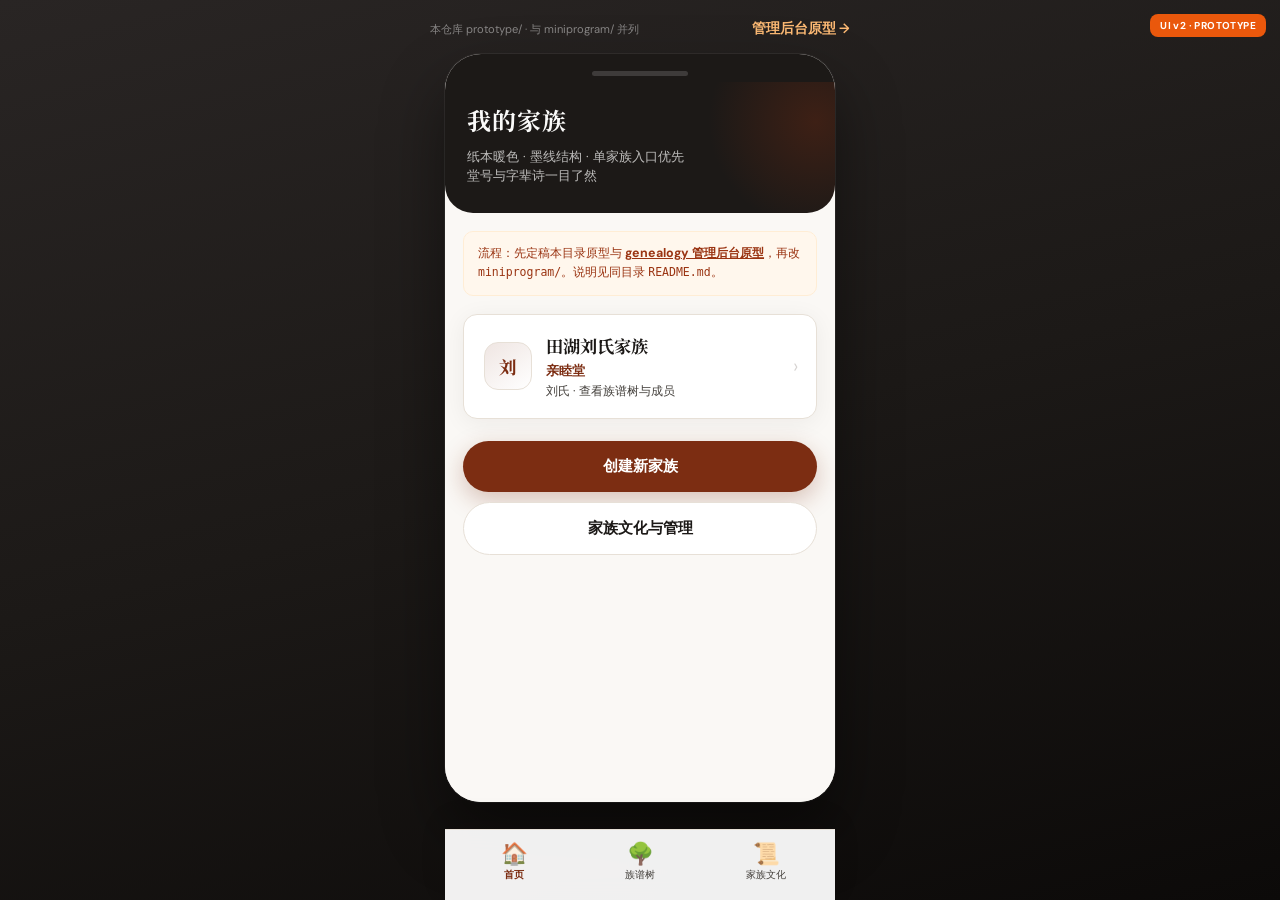
==== prototype/index.html @ b42c8971 "chore: 新增 prototype/ 存放小程序 HTML 交互原型 - index.html + shared-styles.css + README - miniprogramRoot 外，不" ====
<!DOCTYPE html>
<html lang="zh-Hans">
<head>
  <meta charset="utf-8" />
  <meta name="viewport" content="width=device-width, initial-scale=1, maximum-scale=1, viewport-fit=cover" />
  <title>家族宝谱 · 小程序交互原型 v2</title>
  <link rel="preconnect" href="https://fonts.googleapis.com" />
  <link rel="preconnect" href="https://fonts.gstatic.com" crossorigin />
  <link href="https://fonts.googleapis.com/css2?family=DM+Sans:ital,opsz,wght@0,9..40,400;0,9..40,500;0,9..40,600;0,9..40,700&family=Noto+Serif+SC:wght@500;600;700&display=swap" rel="stylesheet" />
  <link rel="stylesheet" href="shared-styles.css" />
  <style>
    * { box-sizing: border-box; }
    body {
      margin: 0;
      font-family: var(--font-sans);
      background: linear-gradient(165deg, #292524 0%, #1c1917 50%, #0c0a09 100%);
      min-height: 100vh;
      display: flex;
      flex-direction: column;
      align-items: center;
      padding: 20px 16px 40px;
    }
    .dock {
      width: 100%;
      max-width: 420px;
      margin-bottom: 16px;
      display: flex;
      justify-content: space-between;
      align-items: center;
      flex-wrap: wrap;
      gap: 10px;
    }
    .dock a {
      color: #fdba74;
      text-decoration: none;
      font-size: 0.85rem;
      font-weight: 600;
    }
    .dock a:hover { text-decoration: underline; }
    .dock .tag {
      font-size: 0.7rem;
      color: rgba(255,255,255,0.45);
    }
    .phone-wrap {
      position: relative;
    }
    .phone {
      width: 100%;
      max-width: 390px;
      background: var(--paper);
      border-radius: 36px;
      box-shadow:
        0 0 0 1px rgba(255,255,255,0.06),
        0 32px 64px rgba(0,0,0,0.45);
      overflow: hidden;
      min-height: 748px;
      display: flex;
      flex-direction: column;
    }
    .notch {
      height: 28px;
      background: var(--ink);
      flex-shrink: 0;
      position: relative;
    }
    .notch::after {
      content: "";
      position: absolute;
      left: 50%;
      bottom: 6px;
      transform: translateX(-50%);
      width: 96px;
      height: 5px;
      background: rgba(255,255,255,0.15);
      border-radius: 99px;
    }
    .screen {
      display: none;
      flex: 1;
      flex-direction: column;
      overflow: hidden;
      background: var(--paper);
    }
    .screen.active { display: flex; }
    .hero {
      background: var(--ink);
      color: #fafaf9;
      padding: 20px 22px 28px;
      border-radius: 0 0 28px 28px;
      position: relative;
      overflow: hidden;
      flex-shrink: 0;
    }
    .hero::before {
      content: "";
      position: absolute;
      right: -30%;
      top: -40%;
      width: 70%;
      height: 140%;
      background: radial-gradient(circle, rgba(124,45,18,0.35) 0%, transparent 65%);
      pointer-events: none;
    }
    .hero h1 {
      margin: 0;
      font-family: var(--font-serif);
      font-size: 1.5rem;
      font-weight: 700;
      letter-spacing: 0.04em;
      position: relative;
    }
    .hero .sub {
      margin: 10px 0 0;
      font-size: 0.82rem;
      opacity: 0.72;
      line-height: 1.45;
      position: relative;
      max-width: 92%;
    }
    .hero-back {
      display: flex;
      align-items: center;
      gap: 10px;
      position: relative;
    }
    .hero-back h1 { font-size: 1.2rem; }
    .back-btn {
      background: rgba(255,255,255,0.12);
      border: none;
      color: #fff;
      padding: 8px 14px;
      border-radius: 999px;
      font-size: 0.85rem;
      cursor: pointer;
      font-family: inherit;
      flex-shrink: 0;
    }
    .back-btn:active { opacity: 0.85; }
    .content {
      flex: 1;
      overflow-y: auto;
      padding: 18px 18px 96px;
      -webkit-overflow-scrolling: touch;
    }
    .hint {
      background: #fff7ed;
      border: 1px solid #ffedd5;
      color: #9a3412;
      padding: 12px 14px;
      border-radius: var(--radius-sm);
      font-size: 0.78rem;
      line-height: 1.55;
      margin-bottom: 18px;
    }
    .hint code { font-size: 0.72rem; }
    .family-card {
      background: #fff;
      border: 1px solid var(--line);
      border-radius: var(--radius-md);
      padding: 18px 18px 18px 20px;
      margin-bottom: 14px;
      cursor: pointer;
      box-shadow: var(--shadow-soft);
      display: flex;
      align-items: center;
      gap: 14px;
      transition: transform 0.12s, border-color 0.12s;
    }
    .family-card:active { transform: scale(0.99); }
    .family-card:hover { border-color: rgba(124, 45, 18, 0.35); }
    .emblem {
      width: 48px;
      height: 48px;
      border-radius: 14px;
      background: linear-gradient(145deg, var(--accent-muted), #fff);
      border: 1px solid var(--line);
      display: flex;
      align-items: center;
      justify-content: center;
      font-family: var(--font-serif);
      font-weight: 700;
      font-size: 1.1rem;
      color: var(--accent);
      flex-shrink: 0;
    }
    .family-card .body { flex: 1; min-width: 0; }
    .family-card .name {
      font-family: var(--font-serif);
      font-weight: 700;
      font-size: 1.08rem;
      color: var(--ink);
    }
    .family-card .hall {
      font-size: 0.82rem;
      color: var(--accent);
      font-weight: 600;
      margin-top: 4px;
    }
    .family-card .meta {
      font-size: 0.78rem;
      color: var(--ink-soft);
      margin-top: 3px;
    }
    .family-card .chev {
      color: #d6d3d1;
      font-size: 1.25rem;
      font-weight: 300;
    }
    .btn {
      width: 100%;
      border: none;
      padding: 15px 20px;
      border-radius: 999px;
      font-size: 0.95rem;
      font-weight: 600;
      cursor: pointer;
      font-family: inherit;
      margin-top: 8px;
    }
    .btn-primary {
      background: var(--accent);
      color: #fff;
      box-shadow: 0 8px 24px rgba(124, 45, 18, 0.28);
    }
    .btn-primary:active { opacity: 0.92; }
    .btn-secondary {
      background: #fff;
      color: var(--ink);
      border: 1px solid var(--line);
      margin-top: 10px;
    }
    .tabs {
      display: flex;
      background: #fff;
      border-bottom: 1px solid var(--line);
      flex-shrink: 0;
    }
    .tabs button {
      flex: 1;
      padding: 14px 8px;
      border: none;
      background: none;
      font-size: 0.88rem;
      color: var(--ink-soft);
      cursor: pointer;
      font-family: inherit;
      border-bottom: 2px solid transparent;
      margin-bottom: -1px;
    }
    .tabs button.active {
      color: var(--accent);
      font-weight: 700;
      border-bottom-color: var(--accent);
    }
    .panel { display: none; padding-top: 4px; }
    .panel.active { display: block; }
    .field {
      margin-bottom: 16px;
    }
    .field label {
      display: block;
      font-size: 0.72rem;
      font-weight: 600;
      color: var(--ink-soft);
      text-transform: uppercase;
      letter-spacing: 0.06em;
      margin-bottom: 6px;
    }
    .field input, .field textarea {
      width: 100%;
      border: 1px solid var(--line);
      border-radius: var(--radius-sm);
      padding: 12px 14px;
      font-size: 0.92rem;
      font-family: inherit;
      background: #fff;
    }
    .field textarea { min-height: 76px; resize: vertical; line-height: 1.5; }
    .field textarea.tall { min-height: 108px; }
    .tree-box {
      border: 1px dashed var(--line);
      border-radius: var(--radius-md);
      padding: 40px 20px;
      text-align: center;
      color: var(--ink-soft);
      background: #fff;
      line-height: 1.6;
    }
    .tree-box strong {
      display: block;
      font-family: var(--font-serif);
      color: var(--accent);
      margin-bottom: 8px;
      font-size: 1.05rem;
    }
    .bottom-nav {
      position: fixed;
      bottom: 0;
      left: 50%;
      transform: translateX(-50%);
      width: 100%;
      max-width: 390px;
      background: rgba(255,255,255,0.94);
      backdrop-filter: blur(12px);
      border-top: 1px solid var(--line);
      display: flex;
      padding: 6px 6px calc(10px + env(safe-area-inset-bottom));
      z-index: 20;
      box-shadow: 0 -8px 32px rgba(28,25,23,0.06);
    }
    .bottom-nav button {
      flex: 1;
      border: none;
      background: none;
      padding: 8px 4px;
      font-size: 0.65rem;
      color: var(--ink-soft);
      cursor: pointer;
      font-family: inherit;
    }
    .bottom-nav button.active { color: var(--accent); font-weight: 700; }
    .bottom-nav .icon {
      display: block;
      font-size: 1.35rem;
      margin-bottom: 2px;
      line-height: 1;
      opacity: 0.9;
    }
    .proto-fab {
      position: fixed;
      top: 14px;
      right: 14px;
      z-index: 50;
      background: #ea580c;
      color: #fff;
      font-size: 10px;
      font-weight: 700;
      padding: 5px 10px;
      border-radius: 8px;
      letter-spacing: 0.04em;
    }
  </style>
</head>
<body>
  <span class="proto-fab">UI v2 · PROTOTYPE</span>

  <div class="dock">
    <span class="tag">本仓库 prototype/ · 与 miniprogram/ 并列</span>
    <a href="../../genealogy/prototype/admin.html" title="需与 genealogy 仓库同级目录">管理后台原型 →</a>
  </div>

  <div class="phone-wrap">
    <div class="phone" id="phone">
      <div class="notch"></div>

      <section class="screen active" id="screen-home" data-screen="home">
        <div class="hero">
          <h1>我的家族</h1>
          <p class="sub">纸本暖色 · 墨线结构 · 单家族入口优先<br />堂号与字辈诗一目了然</p>
        </div>
        <div class="content">
          <div class="hint">
            流程：先定稿本目录原型与 <a href="../../genealogy/prototype/admin.html" style="color:inherit;font-weight:700">genealogy 管理后台原型</a>，再改 <code>miniprogram/</code>。说明见同目录 <code>README.md</code>。
          </div>
          <div class="family-card" data-go="tree" role="button">
            <div class="emblem">刘</div>
            <div class="body">
              <div class="name">田湖刘氏家族</div>
              <div class="hall">亲睦堂</div>
              <div class="meta">刘氏 · 查看族谱树与成员</div>
            </div>
            <span class="chev">›</span>
          </div>
          <button type="button" class="btn btn-primary" data-go="create">创建新家族</button>
          <button type="button" class="btn btn-secondary" data-go="culture">家族文化与管理</button>
        </div>
      </section>

      <section class="screen" id="screen-tree" data-screen="tree">
        <div class="hero hero-back">
          <button type="button" class="back-btn" data-back="home">返回</button>
          <div>
            <h1>族谱树</h1>
            <p class="sub">田湖刘氏家族</p>
          </div>
        </div>
        <div class="content">
          <div class="tree-box">
            <strong>树图交互区</strong>
            纵向世代 · 配偶并排 · 节点点击进入成员详情<br /><br />
            <button type="button" class="btn btn-secondary" data-go="culture" style="margin-top:0;max-width:240px;margin-left:auto;margin-right:auto">家族文化</button>
          </div>
        </div>
      </section>

      <section class="screen" id="screen-culture" data-screen="culture">
        <div class="hero hero-back">
          <button type="button" class="back-btn" data-back="home">返回</button>
          <div>
            <h1>家族文化</h1>
            <p class="sub">堂号 · 源流 · 字辈诗</p>
          </div>
        </div>
        <div class="tabs" role="tablist">
          <button type="button" class="active" data-tab="info">基本信息</button>
          <button type="button" data-tab="donations">捐献榜单</button>
        </div>
        <div class="content">
          <div class="panel active" id="panel-info">
            <div class="field">
              <label>堂号</label>
              <input value="亲睦堂" readonly />
            </div>
            <div class="field">
              <label>祠堂位置</label>
              <textarea readonly>湖南省宁乡市（示例）</textarea>
            </div>
            <div class="field">
              <label>迁徙源流</label>
              <textarea readonly>从江西迁至湖南省宁乡市</textarea>
            </div>
            <div class="field">
              <label>字辈诗</label>
              <textarea class="tall" readonly>文明昌世德，立盛赞熙荣，定茂贤良作，佳深永刻承</textarea>
            </div>
            <p style="font-size:0.72rem;color:#a8a29e;margin:0 0 12px">确认 UI 后，与小程序「家族管理」页字段双向绑定。</p>
            <button type="button" class="btn btn-primary" style="opacity:0.45" disabled>保存（实现阶段）</button>
          </div>
          <div class="panel" id="panel-donations">
            <div class="family-card" style="cursor:default">
              <div class="emblem" style="font-size:0.9rem">捐</div>
              <div class="body">
                <div class="name">刘某某</div>
                <div class="meta">50,000 元 · 2024-01-15 · 祠堂重建</div>
              </div>
            </div>
            <p style="font-size:0.8rem;color:var(--ink-soft)">榜单数据结构与 <code>/management/donations</code> 一致。</p>
          </div>
        </div>
      </section>

      <section class="screen" id="screen-create" data-screen="create">
        <div class="hero hero-back">
          <button type="button" class="back-btn" data-back="home">返回</button>
          <div>
            <h1>创建家族</h1>
            <p class="sub">名称 · 姓氏 · 文化信息（选填）</p>
          </div>
        </div>
        <div class="content">
          <div class="field"><label>家族名称 *</label><input value="田湖刘氏家族" /></div>
          <div class="field"><label>姓氏</label><input value="刘" /></div>
          <div class="field"><label>堂号（选填）</label><input value="亲睦堂" /></div>
          <div class="field"><label>迁徙源流（选填）</label><textarea>从江西迁至湖南省宁乡市</textarea></div>
          <div class="field"><label>字辈诗（选填）</label><textarea class="tall">文明昌世德，立盛赞熙荣，定茂贤良作，佳深永刻承</textarea></div>
          <button type="button" class="btn btn-primary" data-back="home">创建并返回首页（原型）</button>
        </div>
      </section>

      <nav class="bottom-nav" aria-label="主导航">
        <button type="button" class="active" data-nav="home"><span class="icon" aria-hidden="true">🏠</span>首页</button>
        <button type="button" data-nav="tree"><span class="icon" aria-hidden="true">🌳</span>族谱树</button>
        <button type="button" data-nav="culture"><span class="icon" aria-hidden="true">📜</span>家族文化</button>
      </nav>
    </div>
  </div>

  <script>
    (function () {
      var screens = document.querySelectorAll('.screen');
      var navBtns = document.querySelectorAll('.bottom-nav [data-nav]');

      function showScreen(id) {
        screens.forEach(function (s) {
          s.classList.toggle('active', s.id === 'screen-' + id);
        });
        navBtns.forEach(function (b) {
          b.classList.toggle('active', b.getAttribute('data-nav') === id);
        });
        if (id === 'create') navBtns.forEach(function (b) { b.classList.remove('active'); });
      }

      document.querySelectorAll('[data-go]').forEach(function (el) {
        el.addEventListener('click', function () { showScreen(el.getAttribute('data-go')); });
      });
      document.querySelectorAll('[data-back]').forEach(function (el) {
        el.addEventListener('click', function () { showScreen(el.getAttribute('data-back')); });
      });
      navBtns.forEach(function (b) {
        b.addEventListener('click', function () { showScreen(b.getAttribute('data-nav')); });
      });
      document.querySelectorAll('.tabs [data-tab]').forEach(function (btn) {
        btn.addEventListener('click', function () {
          var tab = btn.getAttribute('data-tab');
          document.querySelectorAll('.tabs [data-tab]').forEach(function (b) {
            b.classList.toggle('active', b === btn);
          });
          document.querySelectorAll('.panel').forEach(function (p) {
            p.classList.toggle('active', p.id === 'panel-' + tab);
          });
        });
      });
    })();
  </script>
</body>
</html>
---- prototype/shared-styles.css ----
/**
 * 族谱小程序 · HTML 原型设计变量（与后端仓库 admin 原型同源，便于对齐）
 */
:root {
  --ink: #1c1917;
  --ink-soft: #44403c;
  --paper: #faf8f5;
  --paper-deep: #f0ebe3;
  --line: #e7e0d7;
  --accent: #7c2d12;
  --accent-hover: #9a3412;
  --accent-muted: rgba(124, 45, 18, 0.12);
  --gold: #b45309;
  --success: #166534;
  --danger: #991b1b;
  --radius-sm: 10px;
  --radius-md: 14px;
  --radius-lg: 22px;
  --shadow-soft: 0 4px 24px rgba(28, 25, 23, 0.06);
  --font-sans: "DM Sans", "PingFang SC", "Microsoft YaHei", sans-serif;
  --font-serif: "Noto Serif SC", "Songti SC", "SimSun", serif;
}
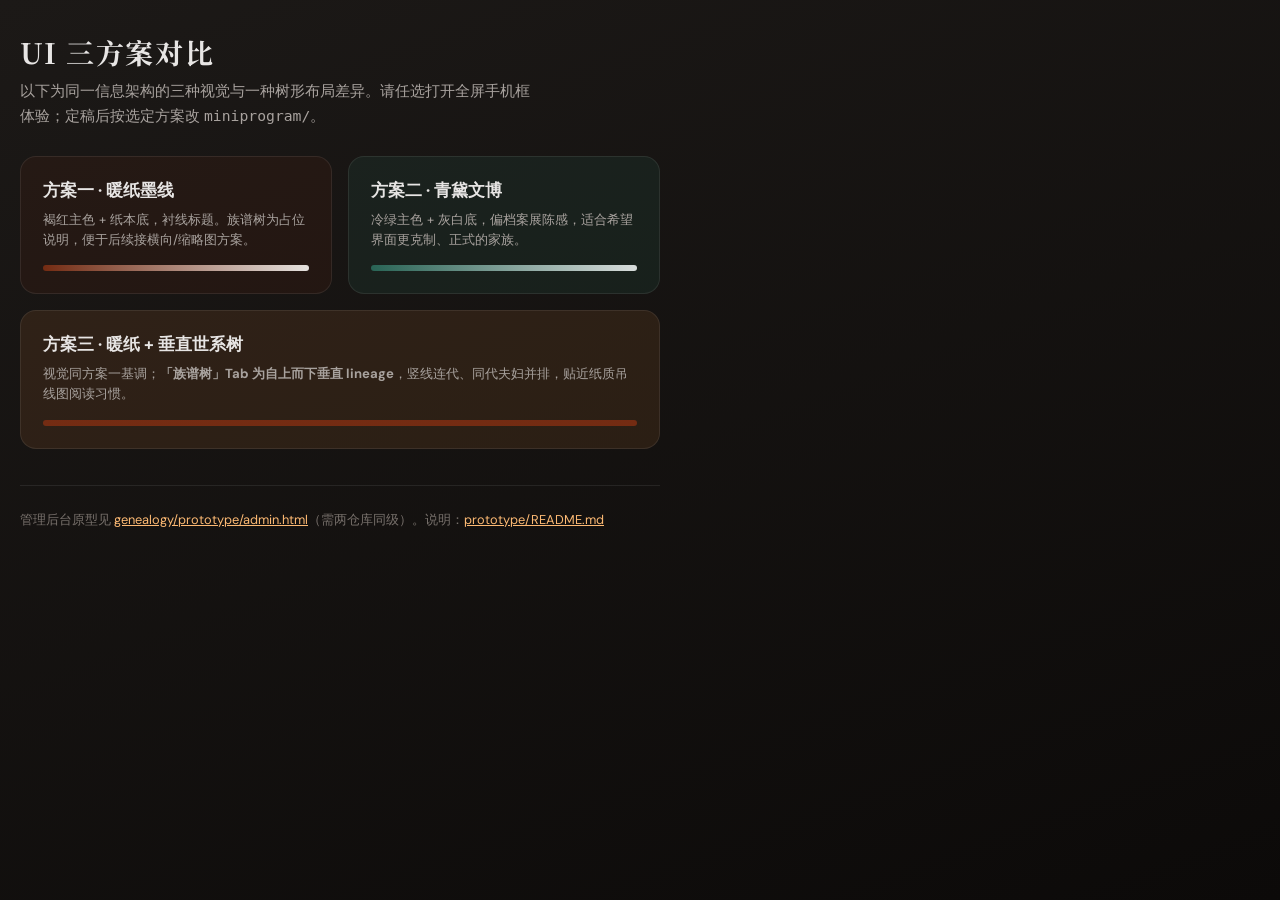
==== commit dcba80c1: "prototype: UI 三方案（暖纸/青黛/垂直世系树）与总览页 - index.html 为方案入口；variants/v1–v3 全屏手机框 - v3 族谱树 Tab 为垂直 lineage " ====
--- a/prototype/index.html
+++ b/prototype/index.html
@@ -2,505 +2,115 @@
 <html lang="zh-Hans">
 <head>
   <meta charset="utf-8" />
-  <meta name="viewport" content="width=device-width, initial-scale=1, maximum-scale=1, viewport-fit=cover" />
-  <title>家族宝谱 · 小程序交互原型 v2</title>
+  <meta name="viewport" content="width=device-width, initial-scale=1" />
+  <title>家族宝谱 · UI 方案总览</title>
   <link rel="preconnect" href="https://fonts.googleapis.com" />
   <link rel="preconnect" href="https://fonts.gstatic.com" crossorigin />
-  <link href="https://fonts.googleapis.com/css2?family=DM+Sans:ital,opsz,wght@0,9..40,400;0,9..40,500;0,9..40,600;0,9..40,700&family=Noto+Serif+SC:wght@500;600;700&display=swap" rel="stylesheet" />
-  <link rel="stylesheet" href="shared-styles.css" />
+  <link href="https://fonts.googleapis.com/css2?family=Noto+Serif+SC:wght@600;700&family=DM+Sans:wght@400;600;700&display=swap" rel="stylesheet" />
   <style>
     * { box-sizing: border-box; }
     body {
       margin: 0;
-      font-family: var(--font-sans);
-      background: linear-gradient(165deg, #292524 0%, #1c1917 50%, #0c0a09 100%);
       min-height: 100vh;
-      display: flex;
-      flex-direction: column;
-      align-items: center;
-      padding: 20px 16px 40px;
+      font-family: "DM Sans", "PingFang SC", sans-serif;
+      background: linear-gradient(160deg, #1c1917 0%, #0c0a09 100%);
+      color: #e7e5e4;
+      padding: 32px 20px 48px;
     }
-    .dock {
+    h1 {
+      font-family: "Noto Serif SC", serif;
+      font-size: 1.75rem;
+      margin: 0 0 8px;
+      letter-spacing: 0.06em;
+    }
+    .lead {
+      margin: 0 0 28px;
+      color: #a8a29e;
+      font-size: 0.92rem;
+      line-height: 1.6;
+      max-width: 520px;
+    }
+    .grid {
+      display: grid;
+      gap: 16px;
+      max-width: 640px;
+    }
+    @media (min-width: 560px) {
+      .grid { grid-template-columns: 1fr 1fr; }
+    }
+    .card {
+      display: block;
+      text-decoration: none;
+      color: inherit;
+      border-radius: 16px;
+      padding: 22px;
+      border: 1px solid rgba(255,255,255,0.08);
+      transition: transform 0.15s, border-color 0.15s;
+    }
+    .card:hover {
+      transform: translateY(-2px);
+      border-color: rgba(255,255,255,0.2);
+    }
+    .card h2 {
+      margin: 0 0 8px;
+      font-size: 1.05rem;
+      font-weight: 700;
+    }
+    .card p {
+      margin: 0;
+      font-size: 0.82rem;
+      color: #a8a29e;
+      line-height: 1.5;
+    }
+    .swatch {
       width: 100%;
-      max-width: 420px;
-      margin-bottom: 16px;
-      display: flex;
-      justify-content: space-between;
-      align-items: center;
-      flex-wrap: wrap;
-      gap: 10px;
+      height: 6px;
+      border-radius: 99px;
+      margin-top: 16px;
+      opacity: 0.9;
     }
-    .dock a {
-      color: #fdba74;
-      text-decoration: none;
-      font-size: 0.85rem;
-      font-weight: 600;
-    }
-    .dock a:hover { text-decoration: underline; }
-    .dock .tag {
-      font-size: 0.7rem;
-      color: rgba(255,255,255,0.45);
-    }
-    .phone-wrap {
-      position: relative;
-    }
-    .phone {
-      width: 100%;
-      max-width: 390px;
-      background: var(--paper);
-      border-radius: 36px;
-      box-shadow:
-        0 0 0 1px rgba(255,255,255,0.06),
-        0 32px 64px rgba(0,0,0,0.45);
-      overflow: hidden;
-      min-height: 748px;
-      display: flex;
-      flex-direction: column;
-    }
-    .notch {
-      height: 28px;
-      background: var(--ink);
-      flex-shrink: 0;
-      position: relative;
-    }
-    .notch::after {
-      content: "";
-      position: absolute;
-      left: 50%;
-      bottom: 6px;
-      transform: translateX(-50%);
-      width: 96px;
-      height: 5px;
-      background: rgba(255,255,255,0.15);
-      border-radius: 99px;
-    }
-    .screen {
-      display: none;
-      flex: 1;
-      flex-direction: column;
-      overflow: hidden;
-      background: var(--paper);
-    }
-    .screen.active { display: flex; }
-    .hero {
-      background: var(--ink);
-      color: #fafaf9;
-      padding: 20px 22px 28px;
-      border-radius: 0 0 28px 28px;
-      position: relative;
-      overflow: hidden;
-      flex-shrink: 0;
-    }
-    .hero::before {
-      content: "";
-      position: absolute;
-      right: -30%;
-      top: -40%;
-      width: 70%;
-      height: 140%;
-      background: radial-gradient(circle, rgba(124,45,18,0.35) 0%, transparent 65%);
-      pointer-events: none;
-    }
-    .hero h1 {
-      margin: 0;
-      font-family: var(--font-serif);
-      font-size: 1.5rem;
-      font-weight: 700;
-      letter-spacing: 0.04em;
-      position: relative;
-    }
-    .hero .sub {
-      margin: 10px 0 0;
-      font-size: 0.82rem;
-      opacity: 0.72;
-      line-height: 1.45;
-      position: relative;
-      max-width: 92%;
-    }
-    .hero-back {
-      display: flex;
-      align-items: center;
-      gap: 10px;
-      position: relative;
-    }
-    .hero-back h1 { font-size: 1.2rem; }
-    .back-btn {
-      background: rgba(255,255,255,0.12);
-      border: none;
-      color: #fff;
-      padding: 8px 14px;
-      border-radius: 999px;
-      font-size: 0.85rem;
-      cursor: pointer;
-      font-family: inherit;
-      flex-shrink: 0;
-    }
-    .back-btn:active { opacity: 0.85; }
-    .content {
-      flex: 1;
-      overflow-y: auto;
-      padding: 18px 18px 96px;
-      -webkit-overflow-scrolling: touch;
-    }
-    .hint {
-      background: #fff7ed;
-      border: 1px solid #ffedd5;
-      color: #9a3412;
-      padding: 12px 14px;
-      border-radius: var(--radius-sm);
-      font-size: 0.78rem;
-      line-height: 1.55;
-      margin-bottom: 18px;
-    }
-    .hint code { font-size: 0.72rem; }
-    .family-card {
-      background: #fff;
-      border: 1px solid var(--line);
-      border-radius: var(--radius-md);
-      padding: 18px 18px 18px 20px;
-      margin-bottom: 14px;
-      cursor: pointer;
-      box-shadow: var(--shadow-soft);
-      display: flex;
-      align-items: center;
-      gap: 14px;
-      transition: transform 0.12s, border-color 0.12s;
-    }
-    .family-card:active { transform: scale(0.99); }
-    .family-card:hover { border-color: rgba(124, 45, 18, 0.35); }
-    .emblem {
-      width: 48px;
-      height: 48px;
-      border-radius: 14px;
-      background: linear-gradient(145deg, var(--accent-muted), #fff);
-      border: 1px solid var(--line);
-      display: flex;
-      align-items: center;
-      justify-content: center;
-      font-family: var(--font-serif);
-      font-weight: 700;
-      font-size: 1.1rem;
-      color: var(--accent);
-      flex-shrink: 0;
-    }
-    .family-card .body { flex: 1; min-width: 0; }
-    .family-card .name {
-      font-family: var(--font-serif);
-      font-weight: 700;
-      font-size: 1.08rem;
-      color: var(--ink);
-    }
-    .family-card .hall {
-      font-size: 0.82rem;
-      color: var(--accent);
-      font-weight: 600;
-      margin-top: 4px;
-    }
-    .family-card .meta {
-      font-size: 0.78rem;
-      color: var(--ink-soft);
-      margin-top: 3px;
-    }
-    .family-card .chev {
-      color: #d6d3d1;
-      font-size: 1.25rem;
-      font-weight: 300;
-    }
-    .btn {
-      width: 100%;
-      border: none;
-      padding: 15px 20px;
-      border-radius: 999px;
-      font-size: 0.95rem;
-      font-weight: 600;
-      cursor: pointer;
-      font-family: inherit;
-      margin-top: 8px;
-    }
-    .btn-primary {
-      background: var(--accent);
-      color: #fff;
-      box-shadow: 0 8px 24px rgba(124, 45, 18, 0.28);
-    }
-    .btn-primary:active { opacity: 0.92; }
-    .btn-secondary {
-      background: #fff;
-      color: var(--ink);
-      border: 1px solid var(--line);
-      margin-top: 10px;
-    }
-    .tabs {
-      display: flex;
-      background: #fff;
-      border-bottom: 1px solid var(--line);
-      flex-shrink: 0;
-    }
-    .tabs button {
-      flex: 1;
-      padding: 14px 8px;
-      border: none;
-      background: none;
-      font-size: 0.88rem;
-      color: var(--ink-soft);
-      cursor: pointer;
-      font-family: inherit;
-      border-bottom: 2px solid transparent;
-      margin-bottom: -1px;
-    }
-    .tabs button.active {
-      color: var(--accent);
-      font-weight: 700;
-      border-bottom-color: var(--accent);
-    }
-    .panel { display: none; padding-top: 4px; }
-    .panel.active { display: block; }
-    .field {
-      margin-bottom: 16px;
-    }
-    .field label {
-      display: block;
-      font-size: 0.72rem;
-      font-weight: 600;
-      color: var(--ink-soft);
-      text-transform: uppercase;
-      letter-spacing: 0.06em;
-      margin-bottom: 6px;
-    }
-    .field input, .field textarea {
-      width: 100%;
-      border: 1px solid var(--line);
-      border-radius: var(--radius-sm);
-      padding: 12px 14px;
-      font-size: 0.92rem;
-      font-family: inherit;
-      background: #fff;
-    }
-    .field textarea { min-height: 76px; resize: vertical; line-height: 1.5; }
-    .field textarea.tall { min-height: 108px; }
-    .tree-box {
-      border: 1px dashed var(--line);
-      border-radius: var(--radius-md);
-      padding: 40px 20px;
-      text-align: center;
-      color: var(--ink-soft);
-      background: #fff;
+    .v1 { background: linear-gradient(90deg, #7c2d12, #faf8f5); }
+    .v2 { background: linear-gradient(90deg, #2a6b5b, #edf1f0); }
+    .v3 { background: linear-gradient(90deg, #7c2d12 40%, #faf8f5 40%, #7c2d12 40%); }
+    .card.v1-bg { background: rgba(124, 45, 18, 0.12); }
+    .card.v2-bg { background: rgba(42, 107, 91, 0.15); }
+    .card.v3-bg { background: rgba(251, 146, 60, 0.1); }
+    footer {
+      margin-top: 36px;
+      padding-top: 24px;
+      border-top: 1px solid rgba(255,255,255,0.08);
+      font-size: 0.8rem;
+      color: #78716c;
+      max-width: 640px;
       line-height: 1.6;
     }
-    .tree-box strong {
-      display: block;
-      font-family: var(--font-serif);
-      color: var(--accent);
-      margin-bottom: 8px;
-      font-size: 1.05rem;
-    }
-    .bottom-nav {
-      position: fixed;
-      bottom: 0;
-      left: 50%;
-      transform: translateX(-50%);
-      width: 100%;
-      max-width: 390px;
-      background: rgba(255,255,255,0.94);
-      backdrop-filter: blur(12px);
-      border-top: 1px solid var(--line);
-      display: flex;
-      padding: 6px 6px calc(10px + env(safe-area-inset-bottom));
-      z-index: 20;
-      box-shadow: 0 -8px 32px rgba(28,25,23,0.06);
-    }
-    .bottom-nav button {
-      flex: 1;
-      border: none;
-      background: none;
-      padding: 8px 4px;
-      font-size: 0.65rem;
-      color: var(--ink-soft);
-      cursor: pointer;
-      font-family: inherit;
-    }
-    .bottom-nav button.active { color: var(--accent); font-weight: 700; }
-    .bottom-nav .icon {
-      display: block;
-      font-size: 1.35rem;
-      margin-bottom: 2px;
-      line-height: 1;
-      opacity: 0.9;
-    }
-    .proto-fab {
-      position: fixed;
-      top: 14px;
-      right: 14px;
-      z-index: 50;
-      background: #ea580c;
-      color: #fff;
-      font-size: 10px;
-      font-weight: 700;
-      padding: 5px 10px;
-      border-radius: 8px;
-      letter-spacing: 0.04em;
-    }
+    footer a { color: #fdba74; }
   </style>
 </head>
 <body>
-  <span class="proto-fab">UI v2 · PROTOTYPE</span>
+  <h1>UI 三方案对比</h1>
+  <p class="lead">以下为同一信息架构的三种视觉与一种树形布局差异。请任选打开全屏手机框体验；定稿后按选定方案改 <code>miniprogram/</code>。</p>
 
-  <div class="dock">
-    <span class="tag">本仓库 prototype/ · 与 miniprogram/ 并列</span>
-    <a href="../../genealogy/prototype/admin.html" title="需与 genealogy 仓库同级目录">管理后台原型 →</a>
+  <div class="grid">
+    <a class="card v1-bg" href="variants/v1-warm-paper.html">
+      <h2>方案一 · 暖纸墨线</h2>
+      <p>褐红主色 + 纸本底，衬线标题。族谱树为占位说明，便于后续接横向/缩略图方案。</p>
+      <div class="swatch v1"></div>
+    </a>
+    <a class="card v2-bg" href="variants/v2-celadon.html">
+      <h2>方案二 · 青黛文博</h2>
+      <p>冷绿主色 + 灰白底，偏档案展陈感，适合希望界面更克制、正式的家族。</p>
+      <div class="swatch v2"></div>
+    </a>
+    <a class="card v3-bg" href="variants/v3-vertical-tree.html" style="grid-column: 1 / -1;">
+      <h2>方案三 · 暖纸 + 垂直世系树</h2>
+      <p>视觉同方案一基调；<strong>「族谱树」Tab 为自上而下垂直 lineage</strong>，竖线连代、同代夫妇并排，贴近纸质吊线图阅读习惯。</p>
+      <div class="swatch v3"></div>
+    </a>
   </div>
 
-  <div class="phone-wrap">
-    <div class="phone" id="phone">
-      <div class="notch"></div>
-
-      <section class="screen active" id="screen-home" data-screen="home">
-        <div class="hero">
-          <h1>我的家族</h1>
-          <p class="sub">纸本暖色 · 墨线结构 · 单家族入口优先<br />堂号与字辈诗一目了然</p>
-        </div>
-        <div class="content">
-          <div class="hint">
-            流程：先定稿本目录原型与 <a href="../../genealogy/prototype/admin.html" style="color:inherit;font-weight:700">genealogy 管理后台原型</a>，再改 <code>miniprogram/</code>。说明见同目录 <code>README.md</code>。
-          </div>
-          <div class="family-card" data-go="tree" role="button">
-            <div class="emblem">刘</div>
-            <div class="body">
-              <div class="name">田湖刘氏家族</div>
-              <div class="hall">亲睦堂</div>
-              <div class="meta">刘氏 · 查看族谱树与成员</div>
-            </div>
-            <span class="chev">›</span>
-          </div>
-          <button type="button" class="btn btn-primary" data-go="create">创建新家族</button>
-          <button type="button" class="btn btn-secondary" data-go="culture">家族文化与管理</button>
-        </div>
-      </section>
-
-      <section class="screen" id="screen-tree" data-screen="tree">
-        <div class="hero hero-back">
-          <button type="button" class="back-btn" data-back="home">返回</button>
-          <div>
-            <h1>族谱树</h1>
-            <p class="sub">田湖刘氏家族</p>
-          </div>
-        </div>
-        <div class="content">
-          <div class="tree-box">
-            <strong>树图交互区</strong>
-            纵向世代 · 配偶并排 · 节点点击进入成员详情<br /><br />
-            <button type="button" class="btn btn-secondary" data-go="culture" style="margin-top:0;max-width:240px;margin-left:auto;margin-right:auto">家族文化</button>
-          </div>
-        </div>
-      </section>
-
-      <section class="screen" id="screen-culture" data-screen="culture">
-        <div class="hero hero-back">
-          <button type="button" class="back-btn" data-back="home">返回</button>
-          <div>
-            <h1>家族文化</h1>
-            <p class="sub">堂号 · 源流 · 字辈诗</p>
-          </div>
-        </div>
-        <div class="tabs" role="tablist">
-          <button type="button" class="active" data-tab="info">基本信息</button>
-          <button type="button" data-tab="donations">捐献榜单</button>
-        </div>
-        <div class="content">
-          <div class="panel active" id="panel-info">
-            <div class="field">
-              <label>堂号</label>
-              <input value="亲睦堂" readonly />
-            </div>
-            <div class="field">
-              <label>祠堂位置</label>
-              <textarea readonly>湖南省宁乡市（示例）</textarea>
-            </div>
-            <div class="field">
-              <label>迁徙源流</label>
-              <textarea readonly>从江西迁至湖南省宁乡市</textarea>
-            </div>
-            <div class="field">
-              <label>字辈诗</label>
-              <textarea class="tall" readonly>文明昌世德，立盛赞熙荣，定茂贤良作，佳深永刻承</textarea>
-            </div>
-            <p style="font-size:0.72rem;color:#a8a29e;margin:0 0 12px">确认 UI 后，与小程序「家族管理」页字段双向绑定。</p>
-            <button type="button" class="btn btn-primary" style="opacity:0.45" disabled>保存（实现阶段）</button>
-          </div>
-          <div class="panel" id="panel-donations">
-            <div class="family-card" style="cursor:default">
-              <div class="emblem" style="font-size:0.9rem">捐</div>
-              <div class="body">
-                <div class="name">刘某某</div>
-                <div class="meta">50,000 元 · 2024-01-15 · 祠堂重建</div>
-              </div>
-            </div>
-            <p style="font-size:0.8rem;color:var(--ink-soft)">榜单数据结构与 <code>/management/donations</code> 一致。</p>
-          </div>
-        </div>
-      </section>
-
-      <section class="screen" id="screen-create" data-screen="create">
-        <div class="hero hero-back">
-          <button type="button" class="back-btn" data-back="home">返回</button>
-          <div>
-            <h1>创建家族</h1>
-            <p class="sub">名称 · 姓氏 · 文化信息（选填）</p>
-          </div>
-        </div>
-        <div class="content">
-          <div class="field"><label>家族名称 *</label><input value="田湖刘氏家族" /></div>
-          <div class="field"><label>姓氏</label><input value="刘" /></div>
-          <div class="field"><label>堂号（选填）</label><input value="亲睦堂" /></div>
-          <div class="field"><label>迁徙源流（选填）</label><textarea>从江西迁至湖南省宁乡市</textarea></div>
-          <div class="field"><label>字辈诗（选填）</label><textarea class="tall">文明昌世德，立盛赞熙荣，定茂贤良作，佳深永刻承</textarea></div>
-          <button type="button" class="btn btn-primary" data-back="home">创建并返回首页（原型）</button>
-        </div>
-      </section>
-
-      <nav class="bottom-nav" aria-label="主导航">
-        <button type="button" class="active" data-nav="home"><span class="icon" aria-hidden="true">🏠</span>首页</button>
-        <button type="button" data-nav="tree"><span class="icon" aria-hidden="true">🌳</span>族谱树</button>
-        <button type="button" data-nav="culture"><span class="icon" aria-hidden="true">📜</span>家族文化</button>
-      </nav>
-    </div>
-  </div>
-
-  <script>
-    (function () {
-      var screens = document.querySelectorAll('.screen');
-      var navBtns = document.querySelectorAll('.bottom-nav [data-nav]');
-
-      function showScreen(id) {
-        screens.forEach(function (s) {
-          s.classList.toggle('active', s.id === 'screen-' + id);
-        });
-        navBtns.forEach(function (b) {
-          b.classList.toggle('active', b.getAttribute('data-nav') === id);
-        });
-        if (id === 'create') navBtns.forEach(function (b) { b.classList.remove('active'); });
-      }
-
-      document.querySelectorAll('[data-go]').forEach(function (el) {
-        el.addEventListener('click', function () { showScreen(el.getAttribute('data-go')); });
-      });
-      document.querySelectorAll('[data-back]').forEach(function (el) {
-        el.addEventListener('click', function () { showScreen(el.getAttribute('data-back')); });
-      });
-      navBtns.forEach(function (b) {
-        b.addEventListener('click', function () { showScreen(b.getAttribute('data-nav')); });
-      });
-      document.querySelectorAll('.tabs [data-tab]').forEach(function (btn) {
-        btn.addEventListener('click', function () {
-          var tab = btn.getAttribute('data-tab');
-          document.querySelectorAll('.tabs [data-tab]').forEach(function (b) {
-            b.classList.toggle('active', b === btn);
-          });
-          document.querySelectorAll('.panel').forEach(function (p) {
-            p.classList.toggle('active', p.id === 'panel-' + tab);
-          });
-        });
-      });
-    })();
-  </script>
+  <footer>
+    管理后台原型见 <a href="../../genealogy/prototype/admin.html">genealogy/prototype/admin.html</a>（需两仓库同级）。说明：<a href="README.md">prototype/README.md</a>
+  </footer>
 </body>
 </html>
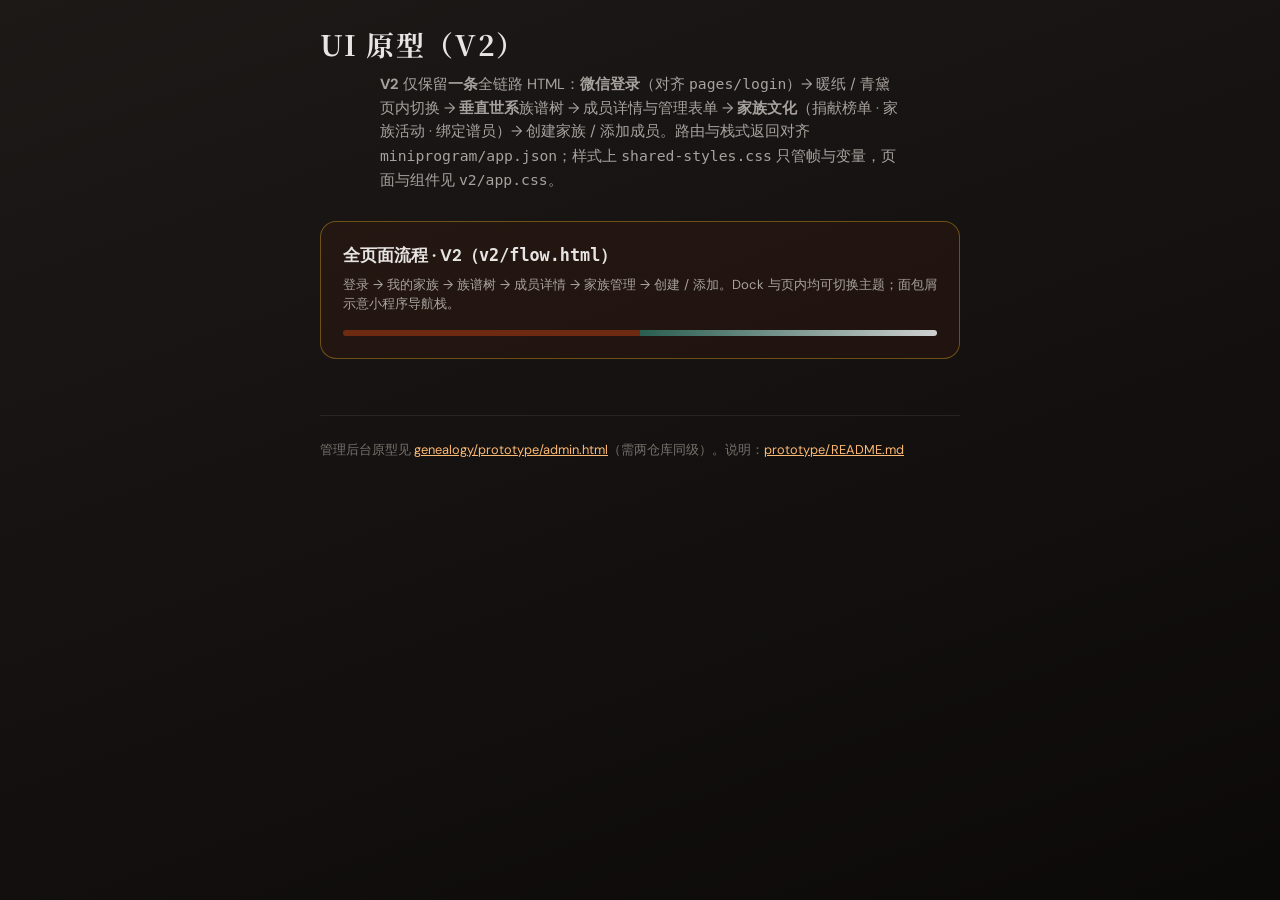
==== commit 864f378a: "prototype: V2 single-flow HTML; iPhone 16 Pro Max frame tokens - Add v2/flow.html and v2/app.css; up" ====
--- a/prototype/index.html
+++ b/prototype/index.html
@@ -2,23 +2,35 @@
 <html lang="zh-Hans">
 <head>
   <meta charset="utf-8" />
-  <meta name="viewport" content="width=device-width, initial-scale=1" />
+  <meta name="viewport" content="width=device-width, initial-scale=1, viewport-fit=cover" />
   <title>家族宝谱 · UI 方案总览</title>
   <link rel="preconnect" href="https://fonts.googleapis.com" />
   <link rel="preconnect" href="https://fonts.gstatic.com" crossorigin />
   <link href="https://fonts.googleapis.com/css2?family=Noto+Serif+SC:wght@600;700&family=DM+Sans:wght@400;600;700&display=swap" rel="stylesheet" />
+  <link rel="stylesheet" href="shared-styles.css" />
   <style>
     * { box-sizing: border-box; }
+    html {
+      height: 100%;
+    }
     body {
       margin: 0;
-      min-height: 100vh;
-      font-family: "DM Sans", "PingFang SC", sans-serif;
+      min-height: 100%;
+      min-height: 100dvh;
+      display: flex;
+      flex-direction: column;
+      align-items: center;
+      font-family: var(--font-sans);
       background: linear-gradient(160deg, #1c1917 0%, #0c0a09 100%);
       color: #e7e5e4;
-      padding: 32px 20px 48px;
+      padding: max(24px, env(safe-area-inset-top)) max(16px, env(safe-area-inset-right)) max(40px, env(safe-area-inset-bottom)) max(16px, env(safe-area-inset-left));
+    }
+    body > * {
+      width: 100%;
+      max-width: var(--proto-overview-max);
     }
     h1 {
-      font-family: "Noto Serif SC", serif;
+      font-family: var(--font-serif);
       font-size: 1.75rem;
       margin: 0 0 8px;
       letter-spacing: 0.06em;
@@ -29,14 +41,6 @@
       font-size: 0.92rem;
       line-height: 1.6;
       max-width: 520px;
-    }
-    .grid {
-      display: grid;
-      gap: 16px;
-      max-width: 640px;
-    }
-    @media (min-width: 560px) {
-      .grid { grid-template-columns: 1fr 1fr; }
     }
     .card {
       display: block;
@@ -69,45 +73,28 @@
       margin-top: 16px;
       opacity: 0.9;
     }
-    .v1 { background: linear-gradient(90deg, #7c2d12, #faf8f5); }
-    .v2 { background: linear-gradient(90deg, #2a6b5b, #edf1f0); }
-    .v3 { background: linear-gradient(90deg, #7c2d12 40%, #faf8f5 40%, #7c2d12 40%); }
-    .card.v1-bg { background: rgba(124, 45, 18, 0.12); }
-    .card.v2-bg { background: rgba(42, 107, 91, 0.15); }
-    .card.v3-bg { background: rgba(251, 146, 60, 0.1); }
+    .v-dual { background: linear-gradient(90deg, #7c2d12 0%, #7c2d12 50%, #2a6b5b 50%, #edf1f0 100%); }
+    .card.dual-bg { background: rgba(124, 45, 18, 0.12); }
     footer {
       margin-top: 36px;
       padding-top: 24px;
       border-top: 1px solid rgba(255,255,255,0.08);
       font-size: 0.8rem;
       color: #78716c;
-      max-width: 640px;
       line-height: 1.6;
     }
     footer a { color: #fdba74; }
   </style>
 </head>
 <body>
-  <h1>UI 三方案对比</h1>
-  <p class="lead">以下为同一信息架构的三种视觉与一种树形布局差异。请任选打开全屏手机框体验；定稿后按选定方案改 <code>miniprogram/</code>。</p>
+  <h1>UI 原型（V2）</h1>
+  <p class="lead"><strong>V2</strong> 仅保留<strong>一条</strong>全链路 HTML：<strong>微信登录</strong>（对齐 <code>pages/login</code>）→ 暖纸 / 青黛页内切换 → <strong>垂直世系</strong>族谱树 → 成员详情与管理表单 → <strong>家族文化</strong>（捐献榜单 · 家族活动 · 绑定谱员）→ 创建家族 / 添加成员。路由与栈式返回对齐 <code>miniprogram/app.json</code>；样式上 <code>shared-styles.css</code> 只管帧与变量，页面与组件见 <code>v2/app.css</code>。</p>
 
-  <div class="grid">
-    <a class="card v1-bg" href="variants/v1-warm-paper.html">
-      <h2>方案一 · 暖纸墨线</h2>
-      <p>褐红主色 + 纸本底，衬线标题。族谱树为占位说明，便于后续接横向/缩略图方案。</p>
-      <div class="swatch v1"></div>
-    </a>
-    <a class="card v2-bg" href="variants/v2-celadon.html">
-      <h2>方案二 · 青黛文博</h2>
-      <p>冷绿主色 + 灰白底，偏档案展陈感，适合希望界面更克制、正式的家族。</p>
-      <div class="swatch v2"></div>
-    </a>
-    <a class="card v3-bg" href="variants/v3-vertical-tree.html" style="grid-column: 1 / -1;">
-      <h2>方案三 · 暖纸 + 垂直世系树</h2>
-      <p>视觉同方案一基调；<strong>「族谱树」Tab 为自上而下垂直 lineage</strong>，竖线连代、同代夫妇并排，贴近纸质吊线图阅读习惯。</p>
-      <div class="swatch v3"></div>
-    </a>
-  </div>
+  <a class="card dual-bg" href="v2/flow.html" style="display:block;margin-bottom:20px;text-decoration:none;color:inherit;border-color:rgba(251,191,36,0.35);">
+    <h2>全页面流程 · V2（<code>v2/flow.html</code>）</h2>
+    <p>登录 → 我的家族 → 族谱树 → 成员详情 → 家族管理 → 创建 / 添加。Dock 与页内均可切换主题；面包屑示意小程序导航栈。</p>
+    <div class="swatch v-dual" style="opacity:0.85"></div>
+  </a>
 
   <footer>
     管理后台原型见 <a href="../../genealogy/prototype/admin.html">genealogy/prototype/admin.html</a>（需两仓库同级）。说明：<a href="README.md">prototype/README.md</a>
--- a/prototype/shared-styles.css
+++ b/prototype/shared-styles.css
@@ -0,0 +1,736 @@
+/**
+ * 族谱小程序 · HTML 原型：设计变量 + 手机帧布局（V2 页面样式见 prototype/v2/app.css）
+ */
+:root {
+  --ink: #1c1917;
+  --ink-soft: #44403c;
+  --paper: #faf8f5;
+  --paper-deep: #f0ebe3;
+  --line: #e7e0d7;
+  --accent: #7c2d12;
+  --accent-hover: #9a3412;
+  --accent-muted: rgba(124, 45, 18, 0.12);
+  --gold: #b45309;
+  --success: #166534;
+  --danger: #991b1b;
+  --radius-sm: 10px;
+  --radius-md: 14px;
+  --radius-lg: 22px;
+  --shadow-soft: 0 4px 24px rgba(28, 25, 23, 0.06);
+  --font-sans: "DM Sans", "PingFang SC", "Microsoft YaHei", sans-serif;
+  --font-serif: "Noto Serif SC", "Songti SC", "SimSun", serif;
+
+  /**
+   * H5 / 小程序 HTML 原型统一规格（窄屏按视口自适应，宽屏演示封顶对齐设计宽度）
+   * 对标：iPhone 16 Pro Max 逻辑分辨率 440×956 CSS px（WebKit 视口）
+   * --proto-h5-max：内容区 / 小程序页面宽度
+   * --proto-chrome-max：外侧导航 / dock 略宽于手机框，便于对齐同一栅格
+   */
+  --proto-h5-max: 440px;
+  --proto-chrome-max: 472px;
+  --proto-phone-radius: 40px;
+  /* 大屏演示时手机框高度上限；实际高度由视口 flex 分配 */
+  --proto-phone-max-height: 956px;
+  --proto-overview-max: 640px;
+  /* 外壳边距：body padding、dock 下边距共用 */
+  --proto-shell-gap: 12px;
+
+  /* 各屏内容区 / 顶栏：统一水平边距与底部留白（登录页滚动区与首页、族谱树、家族文化对齐） */
+  --proto-screen-pad-x: 20px;
+  --proto-screen-pad-y: 22px;
+  /* 内容区底留白（底栏若在布局流内则无需叠层占位，仅保留滚动末端与安全区） */
+  --proto-screen-pad-bottom: calc(24px + env(safe-area-inset-bottom));
+  --proto-hero-pad-top: 20px;
+  --proto-hero-pad-x: 20px;
+  --proto-hero-pad-bottom: 28px;
+  --proto-hero-title-size: 1.45rem;
+
+  /**
+   * 布局基准（以「家族文化」整屏为标尺）
+   * 顶栏 / 滚动内容区 / 圆角 —— 其它原型页只引用这三项，勿再写散装 px。
+   */
+  --proto-layout-head-radius: 28px;
+  --proto-layout-head-pad-x: var(--proto-hero-pad-x);
+  --proto-layout-head-padding: var(--proto-hero-pad-top) var(--proto-layout-head-pad-x) var(--proto-hero-pad-bottom);
+  --proto-layout-content-padding: var(--proto-screen-pad-y) var(--proto-screen-pad-x) var(--proto-screen-pad-bottom);
+}
+
+html {
+  -webkit-text-size-adjust: 100%;
+}
+
+/**
+ * =============================================================================
+ * 原型尺寸 · 唯一规则源（V2）
+ * -----------------------------------------------------------------------------
+ * 视口
+ *   └─ body.proto-mp-body     min-height:100dvh · 纵向 flex · 水平居中
+ *        ├─ .dock / .stack-crumb   flex:0 · 宽度封顶
+ *        ├─ .phone-wrap（可选）    flex:1 · min-height:0 · 承接剩余高度
+ *        └─ .phone                flex:1 · min-height:0 · 宽≤440 · 高≤min(956px,父级100%)
+ *             ├─ .notch / 顶栏      flex-shrink:0
+ *             └─ .phone-stage     flex:1 · min-height:0 · 内屏伸缩区
+ *                  ├─ .screen.active | .mp-screen.active   flex:1 · column
+ *                  └─ .bottom-nav（置于舞台底部）      flex-shrink:0 · 勿 absolute 叠层
+ * 页面边距 / 顶栏 / 内容区：一律使用 :root 中 --proto-layout-*（与「家族文化」页对齐）。
+ * 页面内请勿重复定义上述节点的 height/max-height/flex，除非主题装饰（圆角/阴影）。
+ * =============================================================================
+ */
+
+html.proto-mp-root {
+  height: 100%;
+}
+
+body.proto-mp-body {
+  margin: 0;
+  box-sizing: border-box;
+  min-height: 100dvh;
+  display: flex;
+  flex-direction: column;
+  align-items: center;
+  padding: max(var(--proto-shell-gap), env(safe-area-inset-top))
+    max(var(--proto-shell-gap), env(safe-area-inset-right))
+    max(var(--proto-shell-gap), env(safe-area-inset-bottom))
+    max(var(--proto-shell-gap), env(safe-area-inset-left));
+}
+
+body.proto-mp-body > .dock {
+  flex: 0 0 auto;
+  width: min(100%, var(--proto-chrome-max));
+  margin-bottom: var(--proto-shell-gap);
+}
+
+body.proto-mp-body > .stack-crumb {
+  flex: 0 0 auto;
+  width: min(100%, var(--proto-h5-max));
+  margin-bottom: 8px;
+}
+
+body.proto-mp-body > .phone-wrap {
+  flex: 1 1 auto;
+  min-height: 0;
+  width: min(100%, var(--proto-chrome-max));
+  display: flex;
+  flex-direction: column;
+  align-items: center;
+}
+
+body.proto-mp-body > .phone-wrap > .phone,
+body.proto-mp-body > .phone {
+  flex: 1 1 auto;
+  min-height: 0;
+  width: min(100%, var(--proto-h5-max));
+  max-height: min(var(--proto-phone-max-height), 100%);
+  align-self: center;
+  display: flex;
+  flex-direction: column;
+  overflow: hidden;
+}
+
+.phone-stage {
+  flex: 1 1 auto;
+  min-height: 0;
+  width: 100%;
+  display: flex;
+  flex-direction: column;
+  position: relative;
+}
+
+/* 主导航在舞台内、与整屏并列 flex，不占叠层 */
+.phone-stage > .bottom-nav {
+  flex-shrink: 0;
+  width: 100%;
+  box-sizing: border-box;
+}
+
+.phone-stage > .screen,
+.phone-stage > .mp-screen {
+  box-sizing: border-box;
+  /* basis 勿用 auto：否则子级滚动区（族谱树等）会把整页最小高度撑成内容全长 */
+  flex: 1 1 0;
+  min-height: 0;
+  width: 100%;
+  margin: 0;
+  padding: 0;
+  display: none;
+  flex-direction: column;
+  overflow: hidden;
+  background: var(--paper);
+}
+
+.phone-stage > .screen.active,
+.phone-stage > .mp-screen.active {
+  display: flex;
+}
+
+.phone-stage > #screen-login.screen.active,
+.phone-stage > .mp-screen.active[data-mp="login"] {
+  background: transparent;
+}
+
+/**
+ * [hidden] 与作者样式中的 display:flex|inline-flex 并存时，个别引擎仍会渲染占位。
+ * 与 .moment-composer-backdrop[hidden] 同一策略，保证登录态外壳切换可靠。
+ */
+.proto-theme-outside[hidden],
+.bottom-nav[hidden] {
+  display: none !important;
+}
+
+/* 捐献榜单：按活动分组（HTML 原型，可与 WXSS 对齐） */
+.donations-intro {
+  font-size: 0.78rem;
+  color: var(--ink-soft);
+  line-height: 1.55;
+  margin: 0 0 14px;
+}
+.donation-campaign {
+  background: #fff;
+  border: 1px solid var(--line);
+  border-radius: var(--radius-md);
+  margin-bottom: 14px;
+  overflow: hidden;
+  box-shadow: var(--shadow-soft);
+}
+.donation-campaign.secondary { opacity: 0.96; }
+.campaign-head {
+  padding: 14px 16px;
+  background: linear-gradient(180deg, var(--paper-deep) 0%, #fff 100%);
+  border-bottom: 1px solid var(--line);
+}
+.campaign-title {
+  font-family: var(--font-serif);
+  font-weight: 700;
+  font-size: 0.95rem;
+  color: var(--ink);
+}
+.campaign-meta {
+  font-size: 0.78rem;
+  color: var(--ink-soft);
+  margin-top: 6px;
+}
+.campaign-meta strong { color: var(--accent); font-weight: 700; }
+.campaign-entries {
+  list-style: none;
+  margin: 0;
+  padding: 6px 0;
+}
+.campaign-entries li {
+  display: flex;
+  justify-content: space-between;
+  align-items: center;
+  padding: 10px 16px;
+  font-size: 0.88rem;
+  border-bottom: 1px solid var(--line);
+}
+.campaign-entries li:last-child { border-bottom: none; }
+.campaign-entries li.more {
+  justify-content: center;
+  color: var(--ink-soft);
+  font-size: 0.8rem;
+}
+.campaign-entries .who { font-weight: 500; color: var(--ink); }
+.campaign-entries .amt { color: var(--accent); font-weight: 600; font-variant-numeric: tabular-nums; }
+.donations-foot {
+  font-size: 0.72rem;
+  color: #a8a29e;
+  margin: 16px 0 0;
+  line-height: 1.45;
+}
+
+/* 微信 ↔ 谱员绑定（原型） */
+.bind-card {
+  border: 1px solid var(--line);
+  border-radius: var(--radius-md);
+  padding: 14px 16px;
+  margin-bottom: 18px;
+  background: #fff;
+  box-shadow: var(--shadow-soft);
+}
+.bind-card-title {
+  font-size: 0.72rem;
+  font-weight: 700;
+  color: var(--ink-soft);
+  letter-spacing: 0.08em;
+  margin-bottom: 10px;
+}
+.bind-status-line {
+  font-size: 0.9rem;
+  color: var(--ink);
+  margin: 0 0 8px;
+  line-height: 1.45;
+}
+.bind-status-line strong {
+  color: var(--accent);
+  font-family: var(--font-serif);
+}
+.bind-api {
+  font-size: 0.7rem;
+  color: #a8a29e;
+  margin: 0 0 12px;
+  line-height: 1.45;
+}
+.bind-row {
+  display: flex;
+  gap: 8px;
+  flex-wrap: wrap;
+}
+.bind-row button {
+  flex: 1;
+  min-width: 118px;
+  padding: 10px 14px;
+  border-radius: 999px;
+  font-size: 0.82rem;
+  font-weight: 600;
+  border: 1px solid var(--line);
+  background: #fff;
+  cursor: pointer;
+  font-family: inherit;
+  color: var(--ink);
+}
+.bind-row button.primary {
+  background: var(--accent);
+  color: #fff;
+  border-color: var(--accent);
+}
+.node-badge-me {
+  display: inline-block;
+  margin-left: 6px;
+  font-size: 0.62rem;
+  padding: 2px 6px;
+  background: var(--accent-muted);
+  color: var(--accent);
+  border-radius: 4px;
+  font-family: var(--font-sans);
+  vertical-align: middle;
+  font-weight: 700;
+}
+
+/* 垂直世系树（HTML 原型；配色随 :root / 主题 token） */
+.vtree-legend {
+  font-size: 0.75rem;
+  color: var(--ink-soft);
+  line-height: 1.5;
+  margin: 0 0 16px;
+  padding: 10px 12px;
+  background: #fff;
+  border-radius: var(--radius-sm);
+  border: 1px solid var(--line);
+}
+.vertical-tree {
+  display: flex;
+  flex-direction: column;
+  align-items: center;
+  padding: 4px 0 8px;
+}
+.vt-level {
+  width: 100%;
+  max-width: 318px;
+  text-align: center;
+}
+.vt-rank {
+  font-size: 0.68rem;
+  font-weight: 700;
+  color: var(--ink-soft);
+  letter-spacing: 0.14em;
+  margin-bottom: 10px;
+}
+.vt-nodes {
+  display: flex;
+  justify-content: center;
+  align-items: center;
+  flex-wrap: wrap;
+  gap: 10px;
+}
+.vt-nodes.vt-pair { gap: 6px 10px; }
+.vt-node {
+  appearance: none;
+  border: 1px solid var(--line);
+  background: #fff;
+  border-radius: 14px;
+  padding: 12px 14px;
+  font-size: 0.86rem;
+  font-family: var(--font-serif);
+  color: var(--ink);
+  cursor: pointer;
+  box-shadow: var(--shadow-soft);
+  text-align: center;
+  max-width: 140px;
+  line-height: 1.35;
+}
+.vt-node:active { transform: scale(0.98); }
+.vt-node.vt-root {
+  border-color: var(--accent);
+  border-width: 2px;
+  color: var(--accent);
+  font-weight: 700;
+}
+.vt-node.vt-spouse {
+  background: var(--paper-deep);
+  color: var(--ink-soft);
+  font-family: var(--font-sans);
+  font-size: 0.8rem;
+}
+.vt-node.small { font-size: 0.8rem; padding: 10px 12px; max-width: 118px; }
+.vt-mate {
+  font-size: 0.65rem;
+  color: #a8a29e;
+  letter-spacing: 0.2em;
+}
+.vt-stem {
+  width: 3px;
+  height: 26px;
+  margin: 2px auto;
+  border-radius: 2px;
+  background: linear-gradient(180deg, var(--accent) 0%, var(--accent-muted) 100%);
+  opacity: 0.75;
+}
+.vt-stem.short { height: 18px; }
+.vt-fork {
+  position: relative;
+  width: 100%;
+  max-width: 280px;
+  height: 14px;
+  margin: 0 auto;
+}
+.vt-fork::before {
+  content: "";
+  position: absolute;
+  left: 50%;
+  top: 0;
+  width: 3px;
+  height: 14px;
+  margin-left: -1.5px;
+  background: var(--accent);
+  opacity: 0.45;
+  border-radius: 2px;
+}
+.vt-fork::after {
+  content: "";
+  position: absolute;
+  left: 20%;
+  right: 20%;
+  top: 0;
+  height: 3px;
+  background: var(--accent);
+  opacity: 0.35;
+  border-radius: 2px;
+}
+
+/* 家族活动 · 朋友圈式动态（原型，可与 WXSS 对齐） */
+.family-feed-intro {
+  font-size: 0.78rem;
+  color: var(--ink-soft);
+  line-height: 1.55;
+  padding: 12px 14px;
+  background: var(--paper-deep);
+  border-radius: var(--radius-sm);
+  border: 1px solid var(--line);
+  margin-bottom: 16px;
+}
+.family-feed-intro strong { color: var(--accent); }
+.moment-publish-bar {
+  display: flex;
+  justify-content: flex-end;
+  margin-bottom: 14px;
+}
+.moment-card {
+  background: #fff;
+  border: 1px solid var(--line);
+  border-radius: var(--radius-md);
+  padding: 14px 16px 12px;
+  margin-bottom: 16px;
+  box-shadow: var(--shadow-soft);
+}
+.moment-head {
+  display: flex;
+  align-items: center;
+  gap: 10px;
+  margin-bottom: 10px;
+}
+.moment-avatar {
+  width: 42px;
+  height: 42px;
+  border-radius: 12px;
+  background: var(--accent-muted);
+  display: flex;
+  align-items: center;
+  justify-content: center;
+  font-size: 1.15rem;
+  flex-shrink: 0;
+}
+.moment-who { flex: 1; min-width: 0; }
+.moment-name {
+  font-weight: 700;
+  font-size: 0.9rem;
+  color: var(--ink);
+  font-family: var(--font-serif);
+}
+.moment-meta { font-size: 0.72rem; color: var(--ink-soft); margin-top: 2px; }
+.moment-role {
+  font-size: 0.6rem;
+  font-weight: 700;
+  letter-spacing: 0.04em;
+  color: var(--accent);
+  background: var(--accent-muted);
+  padding: 4px 10px;
+  border-radius: 999px;
+  flex-shrink: 0;
+}
+.moment-text {
+  font-size: 0.88rem;
+  line-height: 1.55;
+  color: var(--ink);
+  margin: 0 0 10px;
+}
+.moment-photos {
+  display: grid;
+  grid-template-columns: repeat(3, 1fr);
+  gap: 6px;
+  margin-bottom: 12px;
+}
+.moment-ph {
+  aspect-ratio: 1;
+  border-radius: 8px;
+  background: linear-gradient(145deg, var(--paper-deep) 0%, var(--line) 100%);
+  display: flex;
+  align-items: center;
+  justify-content: center;
+  font-size: 1.35rem;
+  opacity: 0.88;
+}
+.moment-actions {
+  display: flex;
+  flex-wrap: wrap;
+  align-items: center;
+  gap: 8px 18px;
+  padding-top: 10px;
+  border-top: 1px solid var(--line);
+}
+.moment-actions button {
+  border: none;
+  background: none;
+  cursor: pointer;
+  font-family: inherit;
+  color: var(--ink-soft);
+  font-size: 0.82rem;
+  padding: 6px 10px;
+  border-radius: 8px;
+}
+.moment-actions button:hover:not(:disabled) {
+  background: var(--paper-deep);
+  color: var(--accent);
+}
+.moment-actions button:disabled {
+  opacity: 0.45;
+  cursor: not-allowed;
+}
+.moment-comments {
+  margin-top: 10px;
+  padding-top: 10px;
+  border-top: 1px dashed var(--line);
+}
+.moment-comment-line {
+  font-size: 0.82rem;
+  line-height: 1.5;
+  margin-bottom: 8px;
+  color: var(--ink);
+}
+.moment-comment-line:last-child { margin-bottom: 0; }
+.moment-comment-line .mn { font-weight: 700; color: var(--accent); margin-right: 6px; }
+.moment-engage {
+  margin-top: 12px;
+  padding: 12px;
+  background: var(--paper);
+  border-radius: var(--radius-sm);
+  border: 1px solid var(--line);
+}
+.moment-engage.is-locked {
+  border-style: dashed;
+  background: var(--paper-deep);
+}
+.moment-engage .engage-tip {
+  font-size: 0.75rem;
+  color: var(--ink-soft);
+  margin: 0 0 10px;
+  line-height: 1.45;
+}
+.moment-engage .engage-tip strong { color: var(--accent); }
+.moment-engage input[type="text"] {
+  width: 100%;
+  border: 1px solid var(--line);
+  border-radius: 8px;
+  padding: 10px 12px;
+  font-size: 0.85rem;
+  font-family: inherit;
+  margin-bottom: 8px;
+}
+.moment-engage .engage-actions {
+  display: flex;
+  gap: 8px;
+  flex-wrap: wrap;
+  align-items: center;
+}
+.feed-foot {
+  font-size: 0.72rem;
+  color: #a8a29e;
+  margin: 8px 0 0;
+  line-height: 1.45;
+}
+
+/* 三 Tab 时缩小字号（家族文化：基本信息 / 捐献 / 活动） */
+.tabs.dense button {
+  font-size: 0.74rem;
+  padding: 12px 4px;
+}
+
+/* 发布活动 · 底部半屏（原型） */
+.moment-composer-backdrop {
+  position: fixed;
+  inset: 0;
+  z-index: 200;
+  background: rgba(0, 0, 0, 0.48);
+  display: flex;
+  align-items: flex-end;
+  justify-content: center;
+  padding: 0;
+}
+.moment-composer-backdrop[hidden] {
+  display: none !important;
+}
+.moment-composer-sheet {
+  width: 100%;
+  max-width: var(--proto-h5-max);
+  background: var(--paper);
+  border-radius: 20px 20px 0 0;
+  padding: 14px 18px calc(18px + env(safe-area-inset-bottom));
+  box-shadow: 0 -12px 40px rgba(0, 0, 0, 0.18);
+  max-height: 85vh;
+  overflow-y: auto;
+}
+.moment-composer-head {
+  display: flex;
+  align-items: center;
+  justify-content: space-between;
+  gap: 10px;
+  padding-bottom: 12px;
+  margin-bottom: 12px;
+  border-bottom: 1px solid var(--line);
+}
+.moment-composer-head strong {
+  font-family: var(--font-serif);
+  font-size: 1rem;
+}
+.moment-composer-head .btn-compact {
+  border: none;
+  border-radius: 999px;
+  padding: 8px 14px;
+  font-size: 0.8rem;
+  font-weight: 600;
+  cursor: pointer;
+  font-family: inherit;
+}
+.moment-composer-head .btn-compact.ghost {
+  background: var(--paper-deep);
+  color: var(--ink);
+}
+.moment-composer-head .btn-compact.primary {
+  background: var(--accent);
+  color: #fff;
+}
+.moment-composer-body textarea {
+  width: 100%;
+  min-height: 100px;
+  border: 1px solid var(--line);
+  border-radius: var(--radius-sm);
+  padding: 12px;
+  font-size: 0.92rem;
+  font-family: inherit;
+  resize: vertical;
+  box-sizing: border-box;
+}
+.composer-img-row {
+  display: flex;
+  flex-wrap: wrap;
+  gap: 8px;
+  margin-top: 12px;
+}
+.composer-add-ph {
+  width: 72px;
+  height: 72px;
+  border: 2px dashed var(--line);
+  border-radius: 10px;
+  background: var(--paper-deep);
+  color: var(--ink-soft);
+  font-size: 0.72rem;
+  cursor: pointer;
+  font-family: inherit;
+}
+.feed-refresh-hint {
+  text-align: center;
+  font-size: 0.68rem;
+  color: var(--ink-soft);
+  margin: -4px 0 14px;
+}
+.moment-photos.is-single {
+  grid-template-columns: min(72%, 220px);
+}
+.moment-like.is-liked {
+  color: var(--accent) !important;
+  font-weight: 700;
+}
+.moment-comments-more {
+  margin: 6px 0 0;
+  font-size: 0.75rem;
+  color: var(--ink-soft);
+  background: none;
+  border: none;
+  padding: 4px 0;
+  cursor: pointer;
+  font-family: inherit;
+}
+.moment-comments-more:hover {
+  color: var(--accent);
+}
+.moment-comments-extra {
+  margin-top: 8px;
+  padding-top: 8px;
+  border-top: 1px dashed transparent;
+}
+.moment-comments-extra[hidden] {
+  display: none !important;
+}
+.moment-comments-more.is-collapsed::after {
+  content: "";
+}
+
+/* 原型全局轻提示（仿小程序 toast） */
+.proto-toast {
+  position: fixed;
+  bottom: calc(28px + env(safe-area-inset-bottom));
+  left: 50%;
+  transform: translateX(-50%) translateY(0);
+  z-index: 400;
+  max-width: min(92vw, 320px);
+  padding: 11px 18px;
+  background: rgba(28, 25, 23, 0.92);
+  color: #fafaf9;
+  font-size: 0.82rem;
+  line-height: 1.45;
+  text-align: center;
+  border-radius: 999px;
+  box-shadow: 0 8px 28px rgba(0, 0, 0, 0.28);
+  pointer-events: none;
+  transition: opacity 0.2s ease, transform 0.2s ease;
+}
+.proto-toast[hidden] {
+  display: none !important;
+}
+.proto-toast.is-out {
+  opacity: 0;
+  transform: translateX(-50%) translateY(8px);
+}
+body.theme-celadon .proto-toast {
+  background: rgba(15, 26, 24, 0.94);
+  color: #f0faf7;
+}
